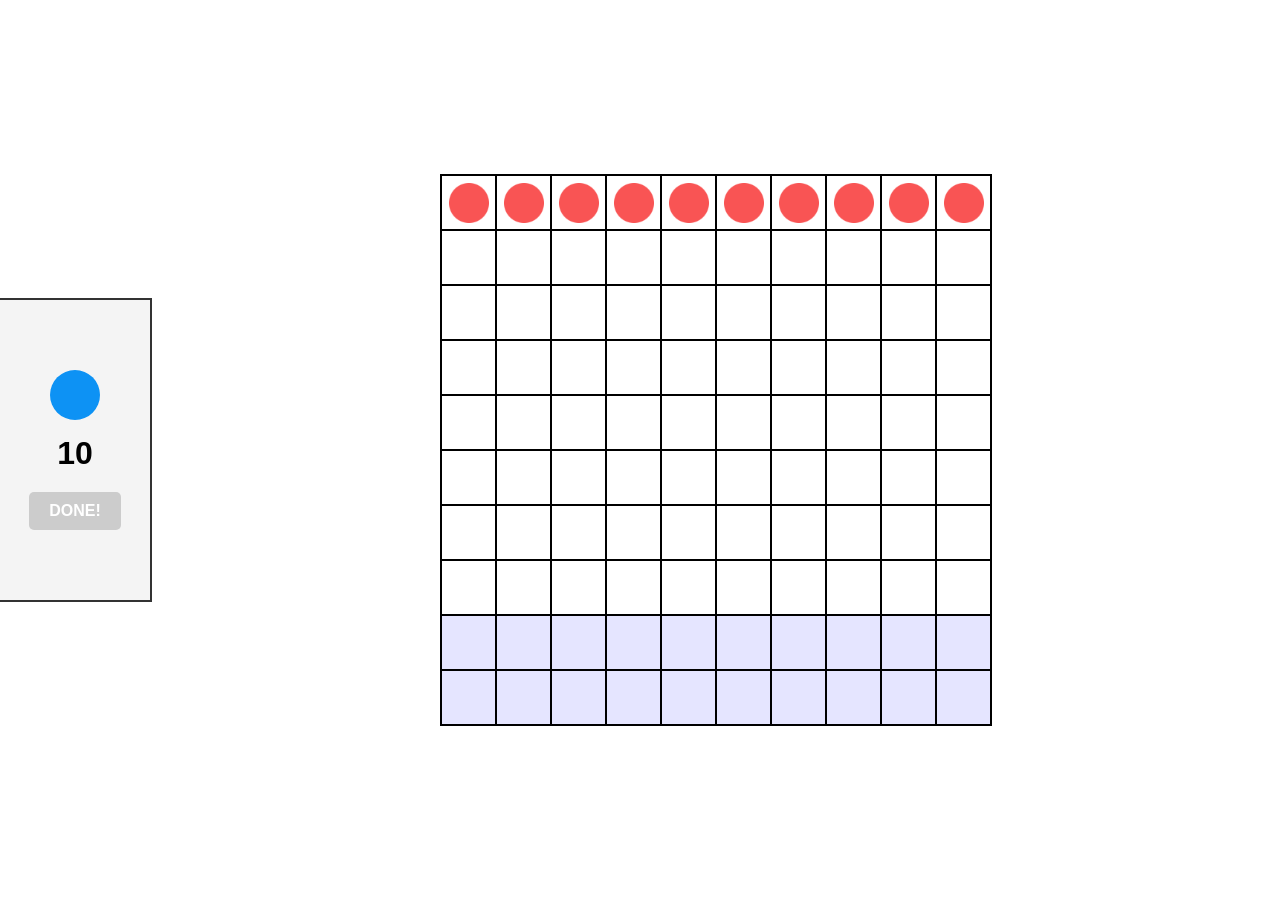
==== index.html @ 05f0e211 "Add ability to place pieces" ====
<!DOCTYPE html>
<html lang="pl">

<head>
    <meta charset="UTF-8">
    <meta name="viewport" content="width=device-width, initial-scale=1.0">

    <link rel="stylesheet" href="style.css">
    <script src="script.js" defer></script>

    <title>FrontLine10</title>
</head>

<body>
    <div class="sidebar">
        <div class="player-piece-icon"></div>
        <div id="pieces-counter">10</div>
        <button id="done-button" disabled>DONE!</button>
    </div>

    <div class="main-content">
        <div class="player-box"></div>

        <div class="grid-wrapper">
            <div class="grid">
                <div class="grid-cell"></div><div class="grid-cell"></div><div class="grid-cell"></div><div class="grid-cell"></div><div class="grid-cell"></div><div class="grid-cell"></div><div class="grid-cell"></div><div class="grid-cell"></div><div class="grid-cell"></div><div class="grid-cell"></div>
                <div class="grid-cell"></div><div class="grid-cell"></div><div class="grid-cell"></div><div class="grid-cell"></div><div class="grid-cell"></div><div class="grid-cell"></div><div class="grid-cell"></div><div class="grid-cell"></div><div class="grid-cell"></div><div class="grid-cell"></div>
                <div class="grid-cell"></div><div class="grid-cell"></div><div class="grid-cell"></div><div class="grid-cell"></div><div class="grid-cell"></div><div class="grid-cell"></div><div class="grid-cell"></div><div class="grid-cell"></div><div class="grid-cell"></div><div class="grid-cell"></div>
                <div class="grid-cell"></div><div class="grid-cell"></div><div class="grid-cell"></div><div class="grid-cell"></div><div class="grid-cell"></div><div class="grid-cell"></div><div class="grid-cell"></div><div class="grid-cell"></div><div class="grid-cell"></div><div class="grid-cell"></div>
                <div class="grid-cell"></div><div class="grid-cell"></div><div class="grid-cell"></div><div class="grid-cell"></div><div class="grid-cell"></div><div class="grid-cell"></div><div class="grid-cell"></div><div class="grid-cell"></div><div class="grid-cell"></div><div class="grid-cell"></div>
                <div class="grid-cell"></div><div class="grid-cell"></div><div class="grid-cell"></div><div class="grid-cell"></div><div class="grid-cell"></div><div class="grid-cell"></div><div class="grid-cell"></div><div class="grid-cell"></div><div class="grid-cell"></div><div class="grid-cell"></div>
                <div class="grid-cell"></div><div class="grid-cell"></div><div class="grid-cell"></div><div class="grid-cell"></div><div class="grid-cell"></div><div class="grid-cell"></div><div class="grid-cell"></div><div class="grid-cell"></div><div class="grid-cell"></div><div class="grid-cell"></div>
                <div class="grid-cell"></div><div class="grid-cell"></div><div class="grid-cell"></div><div class="grid-cell"></div><div class="grid-cell"></div><div class="grid-cell"></div><div class="grid-cell"></div><div class="grid-cell"></div><div class="grid-cell"></div><div class="grid-cell"></div>
                <div class="grid-cell"></div><div class="grid-cell"></div><div class="grid-cell"></div><div class="grid-cell"></div><div class="grid-cell"></div><div class="grid-cell"></div><div class="grid-cell"></div><div class="grid-cell"></div><div class="grid-cell"></div><div class="grid-cell"></div>
                <div class="grid-cell"></div><div class="grid-cell"></div><div class="grid-cell"></div><div class="grid-cell"></div><div class="grid-cell"></div><div class="grid-cell"></div><div class="grid-cell"></div><div class="grid-cell"></div><div class="grid-cell"></div><div class="grid-cell"></div>
            </div>
        </div>

        <div class="player-pieces-container"></div>
        <div class="opponent-pieces-container"></div>
    </div>
</body>

</html>
---- style.css ----
body {
    margin: 0;
    min-height: 100vh;
    display: flex;
    flex-direction: row;
}

.sidebar {
    width: 150px;
    background-color: #f4f4f4;
    border-right: 2px solid #333;
    border-bottom: 2px solid #333;
    border-top: 2px solid #333;
    display: flex;
    flex-direction: column;
    align-items: center;
    justify-content: center;
    height: 300px;
    align-self: center;
}

.player-piece-icon {
    width: 50px;
    height: 50px;
    background-image: url('piecesImages/circleBlue.png');
    background-color: #0d92f4;
    border-radius: 50%;
    background-size: cover;
    background-position: center;
}

#pieces-counter {
    margin-top: 15px;
    font-size: 32px;
    font-weight: bold;
    font-family: sans-serif;
}

.main-content {
    flex: 1;
    display: flex;
    flex-direction: column;
}

.grid-wrapper {
    flex: 1;
    display: flex;
    justify-content: center;
    align-items: center;
    position: relative;
}

.grid {
    height: 550px;
    width: 550px;
    display: grid;
    grid-template-columns: repeat(10, 1fr);
    grid-template-rows: repeat(10, 1fr);
    outline: 1px solid black;
    box-sizing: border-box;
}

.grid-cell {
    border: 1px solid black;
    box-sizing: border-box;
}

.grid .grid-cell:nth-child(-n+10) {
    background-image: url('piecesImages/circleRed.png');
    background-size: 40px 40px;
    background-repeat: no-repeat;
    background-position: center;
}

.player-placed {
    background-image: url('piecesImages/circleBlue.png');
    background-size: 40px 40px;
    background-repeat: no-repeat;
    background-position: center;
}

.placement-zone {
    background-color: rgba(0, 0, 255, 0.1);
    cursor: pointer;
}

.placement-zone:hover {
    background-color: rgba(0, 0, 255, 0.2);
}

.player-pieces-container, .opponent-pieces-container {
    height: 550px;
    width: 550px;
    position: absolute;
    pointer-events: none;
}

#done-button {
    margin-top: 20px;
    padding: 10px 20px;
    font-size: 16px;
    font-weight: bold;
    cursor: pointer;
    background-color: #4CAF50;
    color: white;
    border: none;
    border-radius: 5px;
    transition: background-color 0.3s;
}

#done-button:disabled {
    background-color: #ccc;
    cursor: not-allowed;
}

#done-button:hover:not(:disabled) {
    background-color: #45a049;
}
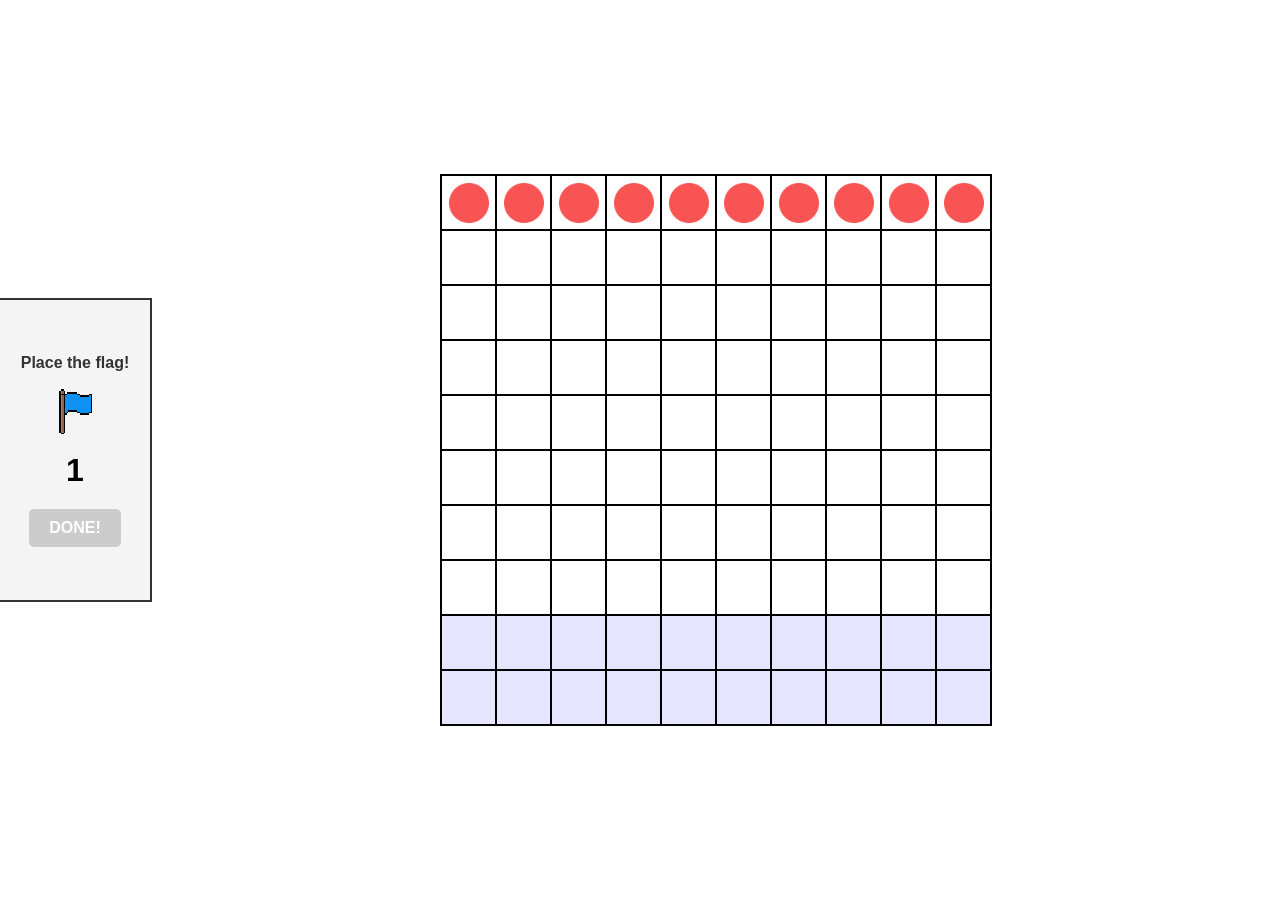
==== commit 8cbcd7fc: "Add ability to place flag" ====
--- a/index.html
+++ b/index.html
@@ -13,8 +13,9 @@
 
 <body>
     <div class="sidebar">
-        <div class="player-piece-icon"></div>
-        <div id="pieces-counter">10</div>
+        <div id="instruction-text">Place the flag!</div>
+        <div class="player-piece-icon flag-icon-style" id="current-piece-icon"></div>
+        <div id="pieces-counter">1</div>
         <button id="done-button" disabled>DONE!</button>
     </div>
 
--- a/style.css
+++ b/style.css
@@ -115,4 +115,31 @@
 
 #done-button:hover:not(:disabled) {
     background-color: #45a049;
+}
+
+#instruction-text {
+    font-family: sans-serif;
+    font-weight: bold;
+    text-align: center;
+    margin-bottom: 15px;
+    font-size: 16px;
+    color: #333;
+}
+
+.flag-icon-style {
+    background-image: url('flagImages/flagBlue.png') !important;
+    background-color: transparent !important;
+    border-radius: 0 !important;
+    background-size: 33px 45px !important;
+    background-repeat: no-repeat !important;
+    image-rendering: pixelated;
+}
+
+.player-flag-placed {
+    background-image: url('flagImages/flagBlue.png');
+    background-color: transparent; 
+    background-size: 33px 45px;
+    background-repeat: no-repeat;
+    background-position: center;
+    image-rendering: pixelated;
 }
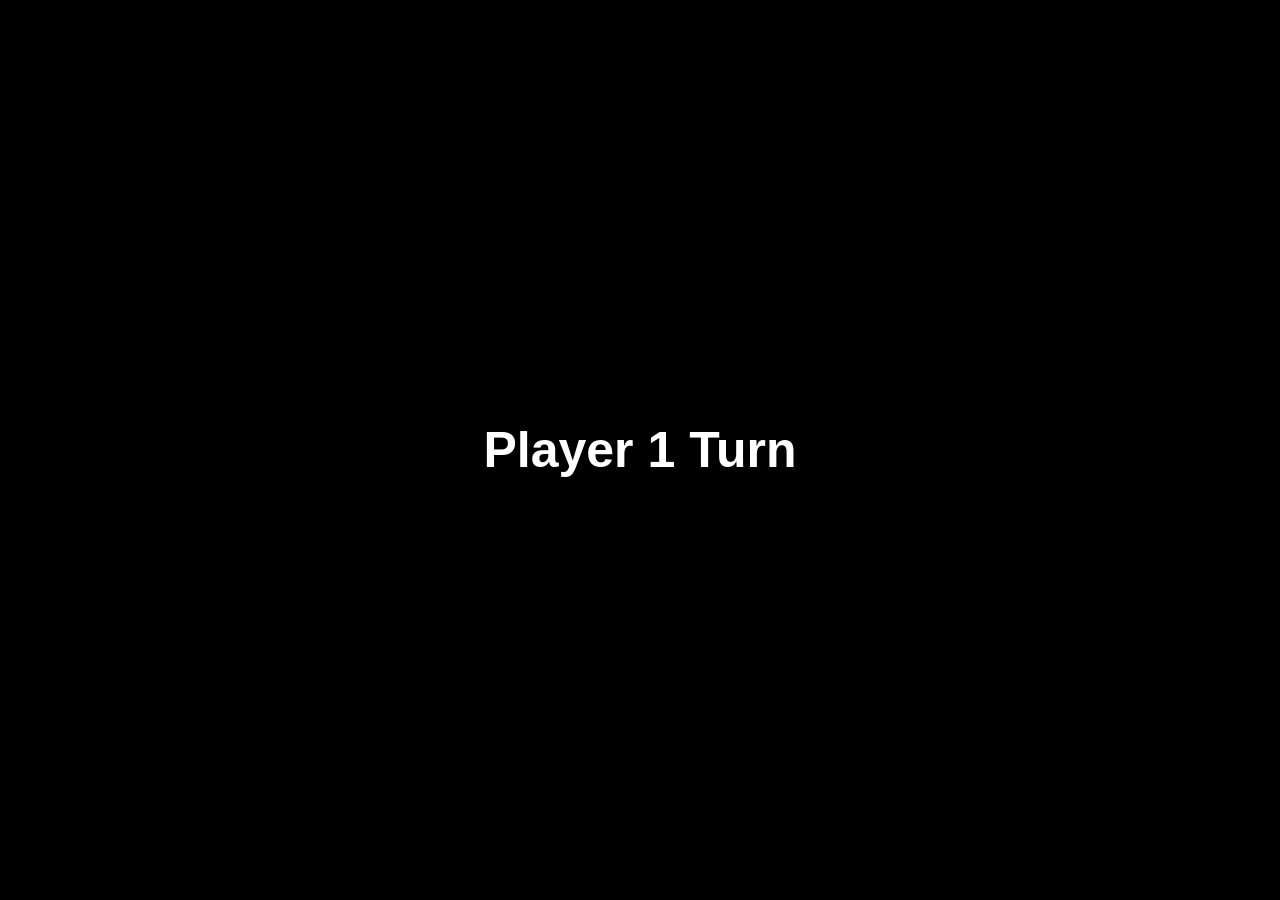
==== commit 944dc6f8: "Add waiting screen before and after Player 1 setup" ====
--- a/index.html
+++ b/index.html
@@ -12,6 +12,8 @@
 </head>
 
 <body>
+    <div id="turn-screen"></div>
+
     <div class="sidebar">
         <div id="instruction-text">Place the flag!</div>
         <div class="player-piece-icon flag-icon-style" id="current-piece-icon"></div>
--- a/style.css
+++ b/style.css
@@ -142,4 +142,22 @@
     background-repeat: no-repeat;
     background-position: center;
     image-rendering: pixelated;
+}
+
+#turn-screen {
+    position: fixed;
+    top: 0;
+    left: 0;
+    width: 100vw;
+    height: 100vh;
+    background-color: black;
+    color: white;
+    display: flex;
+    justify-content: center;
+    align-items: center;
+    font-size: 50px;
+    font-family: sans-serif;
+    font-weight: bold;
+    z-index: 9999;
+    display: none;
 }
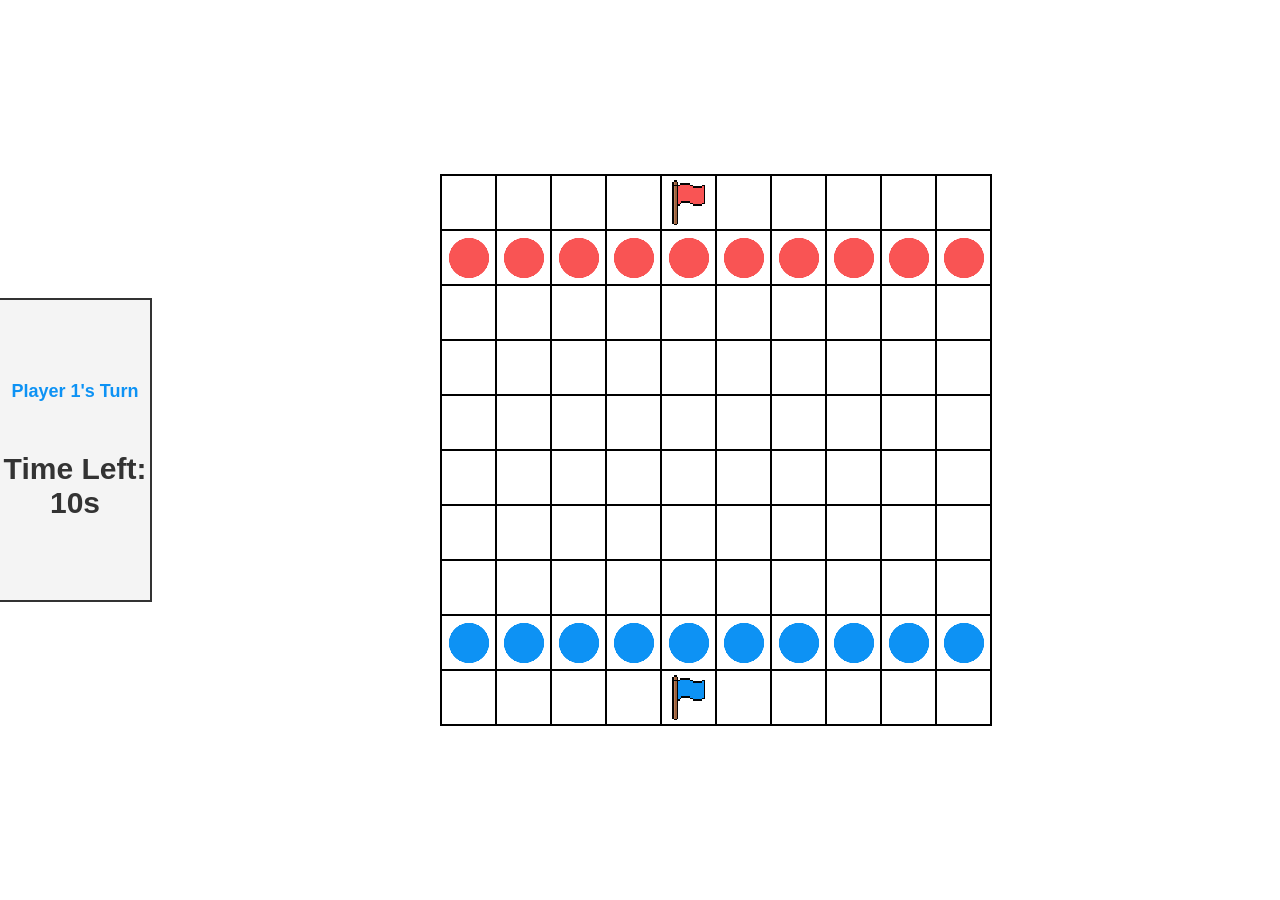
==== commit 66151a8d: "Add game status and timer display, implement game phase logic" ====
--- a/index.html
+++ b/index.html
@@ -18,6 +18,11 @@
         <div id="instruction-text">Place the flag!</div>
         <div class="player-piece-icon flag-icon-style" id="current-piece-icon"></div>
         <div id="pieces-counter">1</div>
+        <div id="value-selector" style="display: none;"></div>
+
+        <div id="game-status"></div>
+        <div id="timer-display">5</div>
+
         <button id="done-button" disabled>DONE!</button>
     </div>
 
--- a/style.css
+++ b/style.css
@@ -23,7 +23,7 @@
     width: 50px;
     height: 50px;
     background-image: url('piecesImages/circleBlue.png');
-    background-color: #0d92f4;
+    background-color: transparent;
     border-radius: 50%;
     background-size: cover;
     background-position: center;
@@ -63,20 +63,22 @@
 .grid-cell {
     border: 1px solid black;
     box-sizing: border-box;
-}
-
-.grid .grid-cell:nth-child(-n+10) {
-    background-image: url('piecesImages/circleRed.png');
-    background-size: 40px 40px;
-    background-repeat: no-repeat;
-    background-position: center;
+    display: flex;
+    justify-content: center;
+    align-items: center;
+    font-size: 22px;
+    font-weight: bold;
+    color: white;
+    text-shadow: 1px 1px 3px black;
 }
 
 .player-placed {
     background-image: url('piecesImages/circleBlue.png');
+    background-color: transparent;
     background-size: 40px 40px;
     background-repeat: no-repeat;
     background-position: center;
+    image-rendering: pixelated;
 }
 
 .placement-zone {
@@ -88,7 +90,8 @@
     background-color: rgba(0, 0, 255, 0.2);
 }
 
-.player-pieces-container, .opponent-pieces-container {
+.player-pieces-container,
+.opponent-pieces-container {
     height: 550px;
     width: 550px;
     position: absolute;
@@ -137,8 +140,26 @@
 
 .player-flag-placed {
     background-image: url('flagImages/flagBlue.png');
-    background-color: transparent; 
+    background-color: transparent;
     background-size: 33px 45px;
+    background-repeat: no-repeat;
+    background-position: center;
+    image-rendering: pixelated;
+}
+
+.player2-flag-placed {
+    background-image: url(flagImages/flagRed.png);
+    background-color: transparent;
+    background-size: 33px 45px;
+    background-repeat: no-repeat;
+    background-position: center;
+    image-rendering: pixelated;
+}
+
+.player2-placed {
+    background-image: url('piecesImages/circleRed.png');
+    background-color: transparent;
+    background-size: 40px 40px;
     background-repeat: no-repeat;
     background-position: center;
     image-rendering: pixelated;
@@ -160,4 +181,99 @@
     font-weight: bold;
     z-index: 9999;
     display: none;
+}
+
+.placement-zone-p1 {
+    background-color: rgba(0, 0, 255, 0.1);
+    cursor: pointer;
+}
+
+.placement-zone-p1:hover {
+    background-color: rgba(0, 0, 255, 0.2);
+}
+
+.placement-zone-p2 {
+    background-color: rgba(255, 0, 0, 0.1);
+    cursor: pointer;
+}
+
+.placement-zone-p2:hover {
+    background-color: rgba(255, 0, 0, 0.2);
+}
+
+.player2-piece-icon-style {
+    background-image: url('piecesImages/circleRed.png') !important;
+    background-color: transparent !important;
+}
+
+.flag2-icon-style {
+    background-image: url('flagImages/flagRed.png') !important;
+    background-color: transparent !important;
+    border-radius: 0 !important;
+    background-size: 33px 45px !important;
+    background-repeat: no-repeat !important;
+    image-rendering: pixelated;
+}
+
+#value-selector {
+    display: flex;
+    flex-wrap: wrap;
+    gap: 5px;
+    justify-content: center;
+    margin-top: 15px;
+    padding: 0 10px;
+}
+
+.value-btn {
+    width: 32px;
+    height: 32px;
+    border: 1px solid #333;
+    background-color: white;
+    cursor: pointer;
+    font-weight: bold;
+    border-radius: 5px;
+}
+
+.value-btn.selected {
+    background-color: #4CAF50;
+    color: white;
+}
+
+.hidden-value {
+    color: transparent !important;
+    text-shadow: none !important;
+    user-select: none;
+    font-size: 0 !important;
+}
+
+.selected-piece {
+    outline: 4px solid #ffeb3b !important;
+    outline-offset: -4px;
+}
+
+.valid-move-target {
+    background-color: rgba(76, 175, 80, 0.4) !important;
+    cursor: pointer;
+}
+
+.valid-move-target:hover {
+    background-color: rgba(76, 175, 80, 0.6) !important;
+}
+
+#game-status {
+    display: none;
+    font-size: 18px;
+    font-weight: bold;
+    text-align: center;
+    margin-bottom: 50px;
+    font-family: sans-serif;
+}
+
+#timer-display {
+    display: none;
+    font-size: 30px;
+    font-weight: bold;
+    color: #333;
+    font-family: sans-serif;
+    text-align: center;
 }
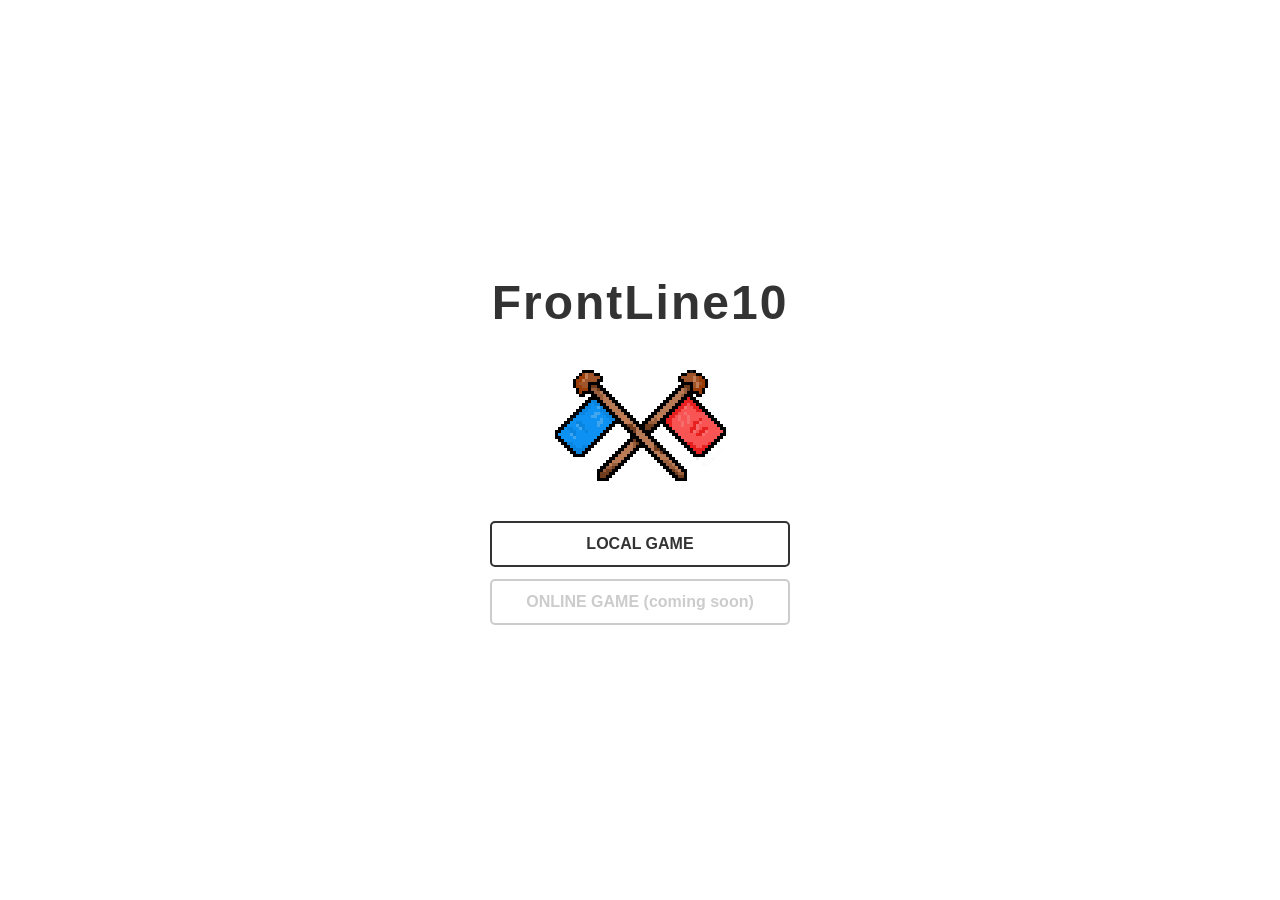
==== commit 906c5ec1: "Add main screen with menu and game logo" ====
--- a/index.html
+++ b/index.html
@@ -1,52 +1,35 @@
 <!DOCTYPE html>
-<html lang="pl">
+<html lang="en">
 
 <head>
     <meta charset="UTF-8">
     <meta name="viewport" content="width=device-width, initial-scale=1.0">
-
-    <link rel="stylesheet" href="style.css">
-    <script src="script.js" defer></script>
-
+    <link rel="stylesheet" href="menu.css">
+    <script src="menu.js" defer></script>
     <title>FrontLine10</title>
 </head>
 
 <body>
-    <div id="turn-screen"></div>
 
-    <div class="sidebar">
-        <div id="instruction-text">Place the flag!</div>
-        <div class="player-piece-icon flag-icon-style" id="current-piece-icon"></div>
-        <div id="pieces-counter">1</div>
-        <div id="value-selector" style="display: none;"></div>
+    <h1>FrontLine10</h1>
 
-        <div id="game-status"></div>
-        <div id="timer-display">5</div>
+    <img class="logo" src="utilsImages/logo.png" alt="logo">
 
-        <button id="done-button" disabled>DONE!</button>
+    <div class="menu" id="main-menu">
+        <button class="menu-btn" id="btn-local">LOCAL GAME</button>
+        <button class="menu-btn" id="btn-online" disabled>
+            ONLINE GAME (coming soon)
+        </button>
     </div>
 
-    <div class="main-content">
-        <div class="player-box"></div>
+    <div class="menu hidden" id="local-menu">
+        <button class="menu-btn" id="btn-1v1">1 VS 1</button>
+        <button class="menu-btn" id="btn-computer" disabled>
+            PLAY WITH COMPUTER (coming soon)
+        </button>
+        <button class="menu-btn" id="btn-back">BACK</button>
+    </div>
 
-        <div class="grid-wrapper">
-            <div class="grid">
-                <div class="grid-cell"></div><div class="grid-cell"></div><div class="grid-cell"></div><div class="grid-cell"></div><div class="grid-cell"></div><div class="grid-cell"></div><div class="grid-cell"></div><div class="grid-cell"></div><div class="grid-cell"></div><div class="grid-cell"></div>
-                <div class="grid-cell"></div><div class="grid-cell"></div><div class="grid-cell"></div><div class="grid-cell"></div><div class="grid-cell"></div><div class="grid-cell"></div><div class="grid-cell"></div><div class="grid-cell"></div><div class="grid-cell"></div><div class="grid-cell"></div>
-                <div class="grid-cell"></div><div class="grid-cell"></div><div class="grid-cell"></div><div class="grid-cell"></div><div class="grid-cell"></div><div class="grid-cell"></div><div class="grid-cell"></div><div class="grid-cell"></div><div class="grid-cell"></div><div class="grid-cell"></div>
-                <div class="grid-cell"></div><div class="grid-cell"></div><div class="grid-cell"></div><div class="grid-cell"></div><div class="grid-cell"></div><div class="grid-cell"></div><div class="grid-cell"></div><div class="grid-cell"></div><div class="grid-cell"></div><div class="grid-cell"></div>
-                <div class="grid-cell"></div><div class="grid-cell"></div><div class="grid-cell"></div><div class="grid-cell"></div><div class="grid-cell"></div><div class="grid-cell"></div><div class="grid-cell"></div><div class="grid-cell"></div><div class="grid-cell"></div><div class="grid-cell"></div>
-                <div class="grid-cell"></div><div class="grid-cell"></div><div class="grid-cell"></div><div class="grid-cell"></div><div class="grid-cell"></div><div class="grid-cell"></div><div class="grid-cell"></div><div class="grid-cell"></div><div class="grid-cell"></div><div class="grid-cell"></div>
-                <div class="grid-cell"></div><div class="grid-cell"></div><div class="grid-cell"></div><div class="grid-cell"></div><div class="grid-cell"></div><div class="grid-cell"></div><div class="grid-cell"></div><div class="grid-cell"></div><div class="grid-cell"></div><div class="grid-cell"></div>
-                <div class="grid-cell"></div><div class="grid-cell"></div><div class="grid-cell"></div><div class="grid-cell"></div><div class="grid-cell"></div><div class="grid-cell"></div><div class="grid-cell"></div><div class="grid-cell"></div><div class="grid-cell"></div><div class="grid-cell"></div>
-                <div class="grid-cell"></div><div class="grid-cell"></div><div class="grid-cell"></div><div class="grid-cell"></div><div class="grid-cell"></div><div class="grid-cell"></div><div class="grid-cell"></div><div class="grid-cell"></div><div class="grid-cell"></div><div class="grid-cell"></div>
-                <div class="grid-cell"></div><div class="grid-cell"></div><div class="grid-cell"></div><div class="grid-cell"></div><div class="grid-cell"></div><div class="grid-cell"></div><div class="grid-cell"></div><div class="grid-cell"></div><div class="grid-cell"></div><div class="grid-cell"></div>
-            </div>
-        </div>
-
-        <div class="player-pieces-container"></div>
-        <div class="opponent-pieces-container"></div>
-    </div>
 </body>
 
 </html>
--- a/menu.css
+++ b/menu.css
@@ -0,0 +1,59 @@
+body {
+    margin: 0;
+    min-height: 100vh;
+    display: flex;
+    flex-direction: column;
+    align-items: center;
+    justify-content: center;
+    gap: 40px;
+    background-color: #fff;
+    color: #333;
+    font-family: sans-serif;
+}
+
+h1 {
+    font-size: 48px;
+    font-weight: bold;
+    letter-spacing: 2px;
+    margin: 0;
+}
+
+.menu {
+    display: flex;
+    flex-direction: column;
+    gap: 12px;
+    width: 300px;
+}
+
+.menu-btn {
+    padding: 12px 20px;
+    font-size: 16px;
+    font-weight: bold;
+    font-family: sans-serif;
+    background-color: #fff;
+    color: #333;
+    border: 2px solid #333;
+    border-radius: 5px;
+    cursor: pointer;
+    transition: background-color 0.2s;
+}
+
+.menu-btn:hover:not(:disabled) {
+    background-color: #f4f4f4;
+}
+
+.menu-btn:disabled {
+    color: #ccc;
+    border-color: #ccc;
+    cursor: not-allowed;
+}
+
+.logo {
+    width: 171px;
+    height: auto;
+    image-rendering: pixelated;
+}
+
+.hidden {
+    display: none;
+}
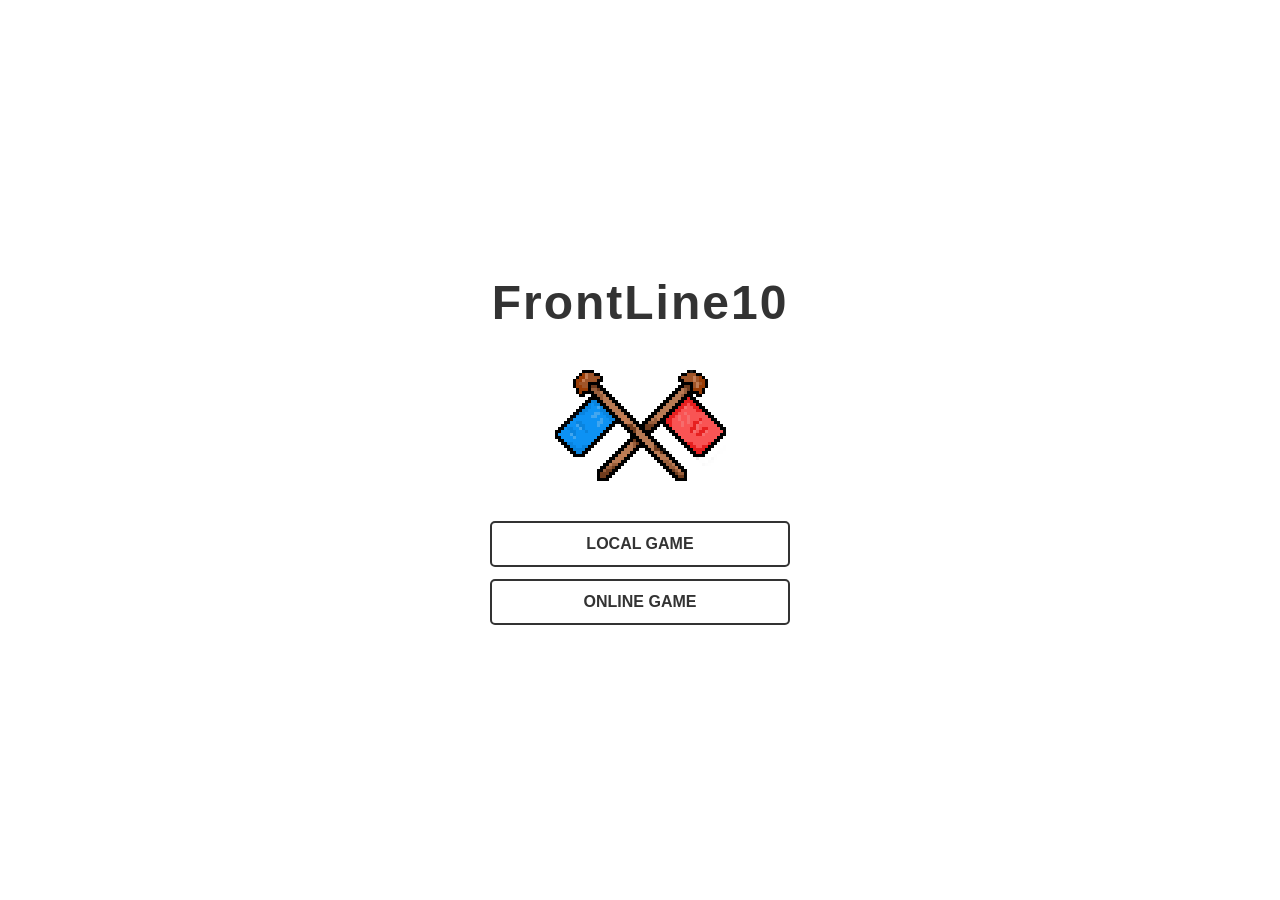
==== commit d8ddc3c1: "Add online implementation with PeerJS" ====
--- a/index.html
+++ b/index.html
@@ -17,15 +17,15 @@
 
     <div class="menu" id="main-menu">
         <button class="menu-btn" id="btn-local">LOCAL GAME</button>
-        <button class="menu-btn" id="btn-online" disabled>
-            ONLINE GAME (coming soon)
+        <button class="menu-btn" id="btn-online">
+            ONLINE GAME
         </button>
     </div>
 
     <div class="menu hidden" id="local-menu">
         <button class="menu-btn" id="btn-1v1">1 VS 1</button>
-        <button class="menu-btn" id="btn-computer" disabled>
-            PLAY WITH COMPUTER (coming soon)
+        <button class="menu-btn" id="btn-computer">
+            PLAY WITH COMPUTER
         </button>
         <button class="menu-btn" id="btn-back">BACK</button>
     </div>
